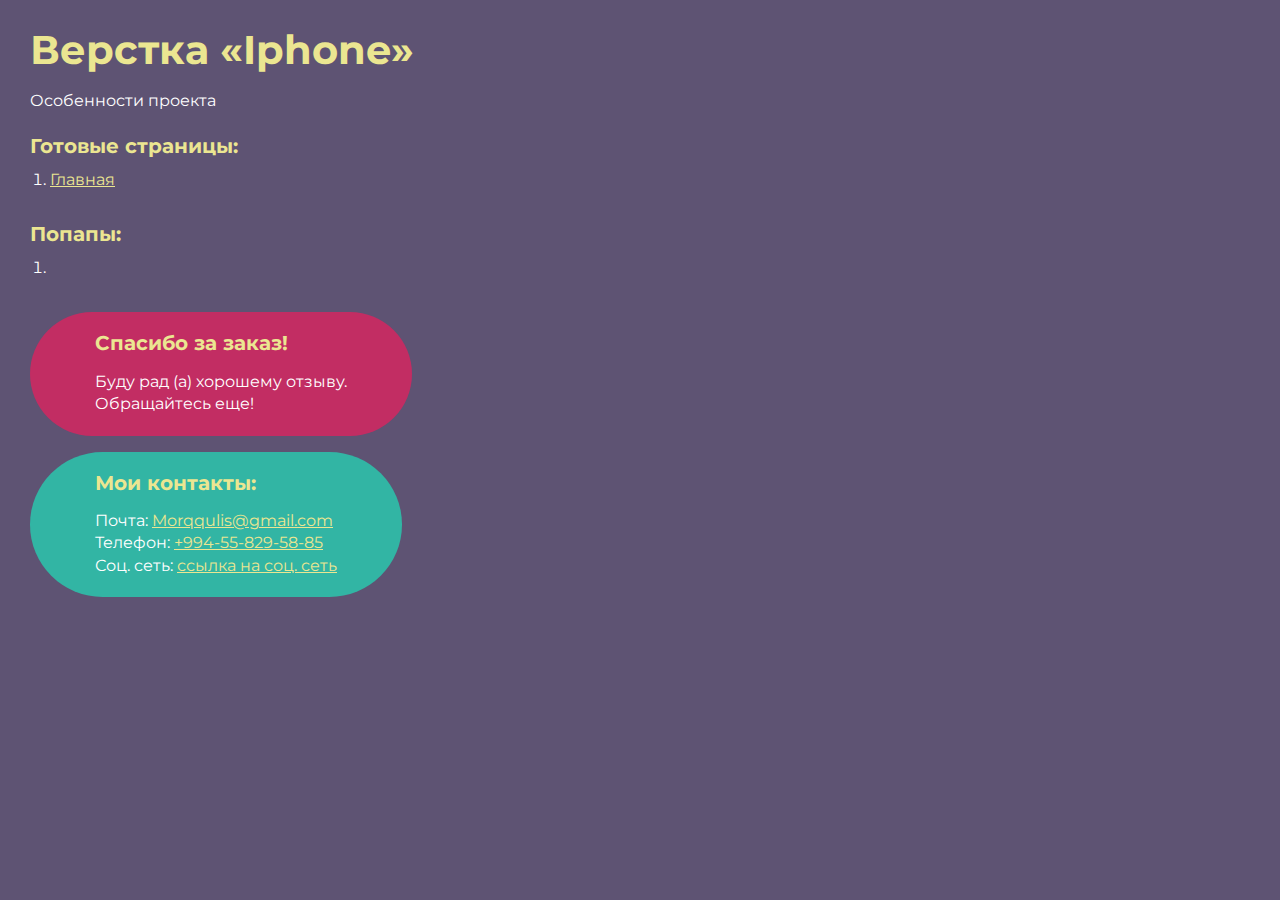
==== index.html @ 7f2e8683 "Add files via upload" ====
<!DOCTYPE html>
<html>

<head>
	<meta charset="UTF-8">
	<meta name="viewport" content="width=device-width, initial-scale=1.0">
	<title>Верстка «Iphone»</title>
</head>

<body>
	<div class="rootpage">
		<h1>Верстка «Iphone»</h1>
		<div class="rootpage__info">
			Особенности проекта
		</div>
		<h2>Готовые страницы:</h2>
		<ol class="rootpage__list">
			<li><a target="_blank" href="home.html">Главная</a></li>
		</ol>
		<h2>Попапы:</h2>
		<ol class="rootpage__list">
			<li><a target="_blank" href="home.html#"></a></li>
		</ol>
		<div class="rootpage__tnx">
			<h2>Спасибо за заказ!</h2>
			<p>Буду рад (а) хорошему отзыву.</p>
			<p>Обращайтесь еще!</p>
		</div>

		<div class="rootpage__contacts">
			<h2>Мои контакты:</h2>
			<p>Почта: <a href="mailto:morqqulis@gmail.com">Morqqulis@gmail.com</a></p>
			<p>Телефон: <a href="tel:+994558295885">+994-55-829-58-85</a></p>
			<p>Соц. сеть: <a href="">ссылка на соц. сеть</a></p>
		</div>
	</div>
</body>
<style>
	@charset "UTF-8";
	@import url("https://fonts.googleapis.com/css?family=Montserrat:regular,700&display=swap");

	*,
	*::before,
	*::after {
		padding: 0px;
		margin: 0px;
		border: 0px;
		box-sizing: border-box;
	}

	html,
	body {
		height: 100%;
		margin: 0;
		padding: 0;
		min-width: 320px;
		width: 100%;
		color: #fff;
		background-color: #5e5373;
	}

	body {
		font-family: Montserrat;
		font-size: 100%;
		line-height: 1;
		font-size: 1rem;
	}

	a {
		text-decoration: underline;
		color: #ebe691
	}

	a:visited {
		text-decoration: underline;
		color: #aaa768;
	}

	a:hover {
		text-decoration: none;
	}

	ul li {
		list-style: none;
	}

	img {
		vertical-align: top;
	}

	.wrapper {
		width: 100%;
		min-height: 100%;
		overflow: hidden;
	}

	.rootpage {
		padding: 30px;
		display: flex;
		flex-direction: column;
		align-items: flex-start;
	}

	@media (max-width: 767px) {
		.rootpage {
			padding: 30px 15px;
		}
	}

	h1 {
		color: #ebe691;
		font-size: 2.5rem;
		margin: 0px 0px 1.25rem 0px;
	}

	@media (max-width: 767px) {
		h1 {
			font-size: 1.85rem;
			margin: 0px 0px 1.25rem 0px;
		}
	}

	h2 {
		color: #ebe691;
		font-size: 1.25rem;
		margin: 0px 0px 1rem 0px;
	}

	@media (max-width: 767px) {
		h2 {
			font-size: 1.125rem;
			margin: 0px 0px 1rem 0px;
		}
	}

	.rootpage__info {
		line-height: 140%;
		margin: 0px 0px 1.5rem 0px;
	}

	.rootpage__list {
		margin: 0px 0px 2.25rem 1.25rem;
	}

	.rootpage__list li:not(:last-child) {
		margin: 0px 0px 15px 0px;
	}

	.rootpage__contacts,
	.rootpage__tnx {
		border-radius: 200px;
		padding: 20px 65px;
		line-height: 140%;
	}

	@media (max-width: 767px) {

		.rootpage__contacts,
		.rootpage__tnx {
			border-radius: 40px;
			padding: 20px;
		}
	}

	.rootpage__contacts {
		background: #32b5a4;

	}

	.rootpage__contacts a {
		color: #ebe691;
	}

	.rootpage__tnx {
		background: #c22d63;
		margin: 0px 0px 1rem 0px;
	}
</style>

</html>
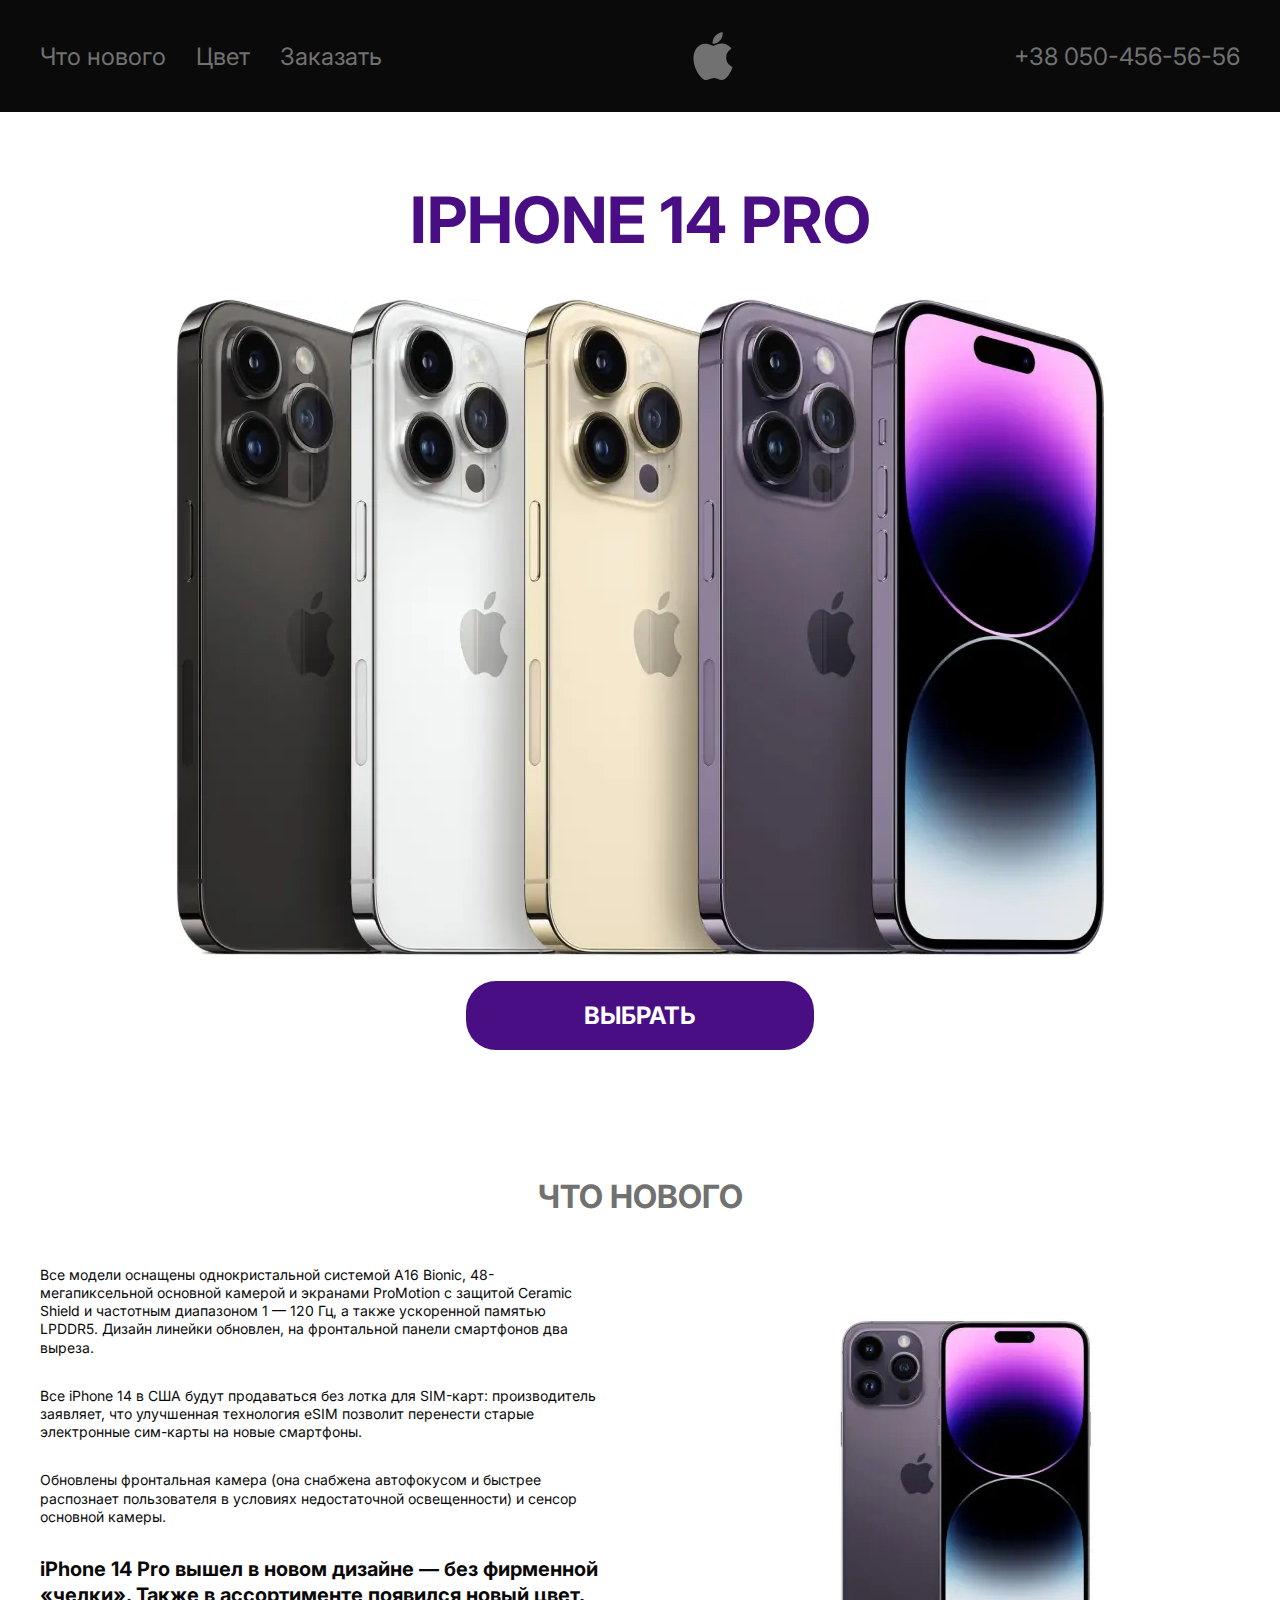
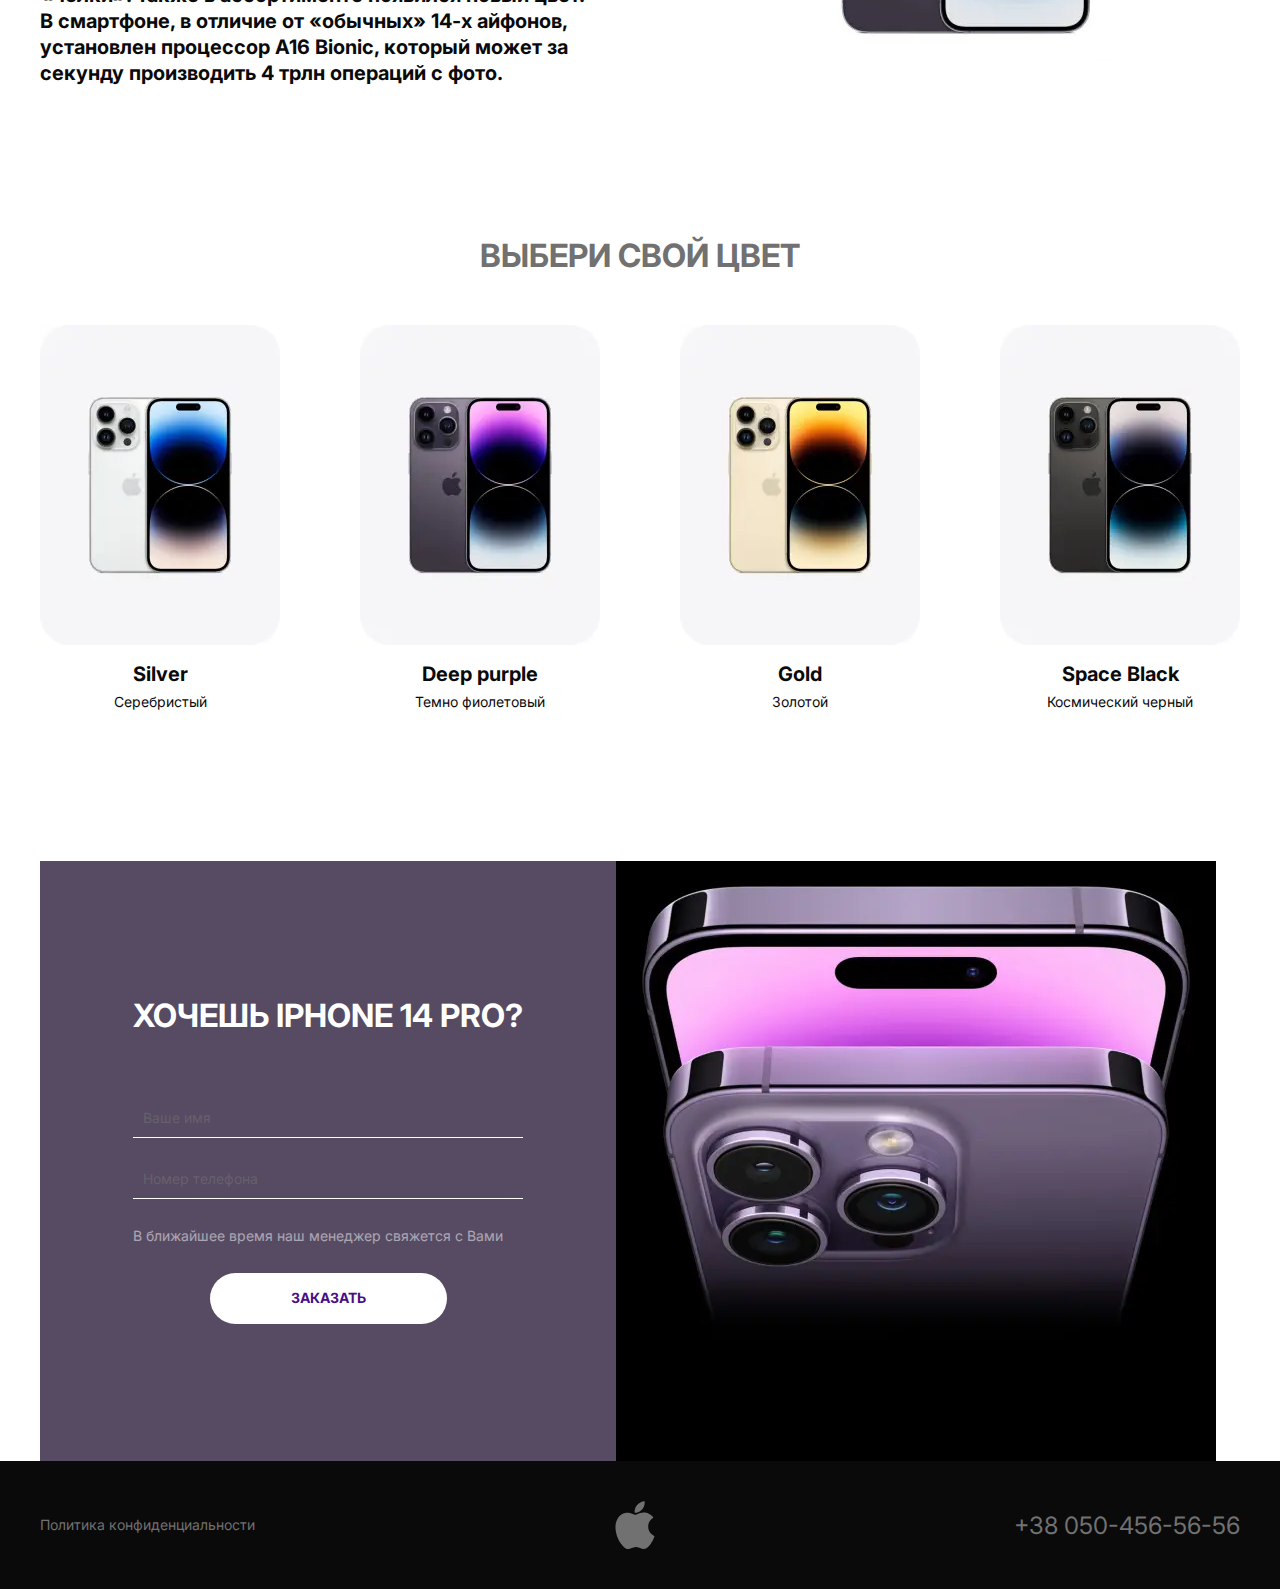
==== commit 6587a7ea: "Rename home.html to index.html" ====
--- a/index.html
+++ b/index.html
@@ -1,180 +1,157 @@
 <!DOCTYPE html>
-<html>
+<html lang="ru">
 
 <head>
+	<title>Главная</title>
 	<meta charset="UTF-8">
+	<meta name="format-detection" content="telephone=no">
+	<!-- <style>body{opacity: 0;}</style> -->
+	<link rel="stylesheet" href="css/style.min.css?_v=20220913060154">
+	<link rel="shortcut icon" href="favicon.ico">
+	<!-- <meta name="robots" content="noindex, nofollow"> -->
 	<meta name="viewport" content="width=device-width, initial-scale=1.0">
-	<title>Верстка «Iphone»</title>
 </head>
 
 <body>
-	<div class="rootpage">
-		<h1>Верстка «Iphone»</h1>
-		<div class="rootpage__info">
-			Особенности проекта
-		</div>
-		<h2>Готовые страницы:</h2>
-		<ol class="rootpage__list">
-			<li><a target="_blank" href="home.html">Главная</a></li>
-		</ol>
-		<h2>Попапы:</h2>
-		<ol class="rootpage__list">
-			<li><a target="_blank" href="home.html#"></a></li>
-		</ol>
-		<div class="rootpage__tnx">
-			<h2>Спасибо за заказ!</h2>
-			<p>Буду рад (а) хорошему отзыву.</p>
-			<p>Обращайтесь еще!</p>
-		</div>
+	<div class="wrapper">
+		<header class="header">
+			<div class="header__container">
+				<nav class="header__nav">
+					<button class="header__burger burger" type="button">
+						<span></span>
+					</button>
+					<ul class="header__menu menu">
+						<li class="menu__item">
+							<a class="menu__link link" href="#">Что нового</a>
+						</li>
+						<li class="menu__item">
+							<a class="menu__link link" href="#">Цвет</a>
+						</li>
+						<li class="menu__item">
+							<a class="menu__link link" href="#">Заказать</a>
+						</li>
+						<li class="menu__item menu__item_forphone">
+						</li>
+					</ul>
+					<a class="header__logo logo" href="#">
+						<img class="logo__img" src="img/header/logo.svg" alt="Logotype">
+					</a>
+					<a class="header__tel tel link" href="tel:+380504565656" data-da=".menu__item_forphone, 479">+38
+						050-456-56-56</a>
+				</nav>
+			</div>
+		</header>
 
-		<div class="rootpage__contacts">
-			<h2>Мои контакты:</h2>
-			<p>Почта: <a href="mailto:morqqulis@gmail.com">Morqqulis@gmail.com</a></p>
-			<p>Телефон: <a href="tel:+994558295885">+994-55-829-58-85</a></p>
-			<p>Соц. сеть: <a href="">ссылка на соц. сеть</a></p>
-		</div>
+		<main class="page">
+			<section class="hero">
+				<div class="hero__container">
+					<h1 class="hero__title">IPHONE 14 PRO</h1>
+					<picture><source srcset="img/hero/phones.webp" type="image/webp"><img class="hero__img" src="img/hero/phones.jpg" alt="Iphones"></picture>
+					<a class="hero__link link" href="#">ВЫБРАТЬ</a>
+				</div>
+			</section>
+			<section class="news">
+				<div class="news__container">
+					<h2 class="news__title title">ЧТО НОВОГО</h2>
+					<div class="news__content">
+						<div class="news__column">
+							<p class="news__text">
+								Все модели оснащены однокристальной системой A16 Bionic, 48-мегапиксельной основной камерой и
+								экранами ProMotion с защитой Ceramic Shield и частотным диапазоном 1 — 120 Гц, а также
+								ускоренной памятью LPDDR5. Дизайн линейки обновлен, на фронтальной панели смартфонов два выреза.
+							</p>
+							<p class="news__text">
+								Все iPhone 14 в США будут продаваться без лотка для SIM-карт: производитель заявляет, что
+								улучшенная технология eSIM позволит перенести старые электронные сим-карты на новые смартфоны.
+							</p>
+							<p class="news__text">
+								Обновлены фронтальная камера (она снабжена автофокусом и быстрее распознает пользователя в
+								условиях недостаточной освещенности) и сенсор основной камеры.
+							</p>
+							<p class="news__text news__text_bold">
+								iPhone 14 Pro вышел в новом дизайне — без фирменной «челки». Также в ассортименте появился новый
+								цвет. В смартфоне, в отличие от «обычных» 14-х айфонов, установлен процессор A16 Bionic, который
+								может за секунду производить 4 трлн операций с фото.
+							</p>
+						</div>
+						<div class="news__column">
+							<picture><source srcset="img/news/1.webp" type="image/webp"><img class="news__img" src="img/news/1.jpg" alt=""></picture>
+						</div>
+					</div>
+				</div>
+			</section>
+			<section class="colors">
+				<div class="colors__container">
+					<h3 class="colors__title title">ВЫБЕРИ СВОЙ ЦВЕТ</h3>
+					<ul class="colors__items">
+						<li class="colors__item">
+							<a class="colors__link" href="#">
+								<picture><source srcset="img/colors/1.webp" type="image/webp"><img class="colors__img" src="img/colors/1.jpg" alt="#"></picture>
+								<span class="colors__name">Silver</span>
+								<span class="colors__name-ru">Серебристый</span>
+							</a>
+						</li>
+						<li class="colors__item">
+							<a class="colors__link" href="#">
+								<picture><source srcset="img/colors/2.webp" type="image/webp"><img class="colors__img" src="img/colors/2.jpg" alt="#"></picture>
+								<span class="colors__name">Deep purple</span>
+								<span class="colors__name-ru">Темно фиолетовый</span>
+							</a>
+						</li>
+						<li class="colors__item">
+							<a class="colors__link" href="#">
+								<picture><source srcset="img/colors/3.webp" type="image/webp"><img class="colors__img" src="img/colors/3.jpg" alt="#"></picture>
+								<span class="colors__name">Gold</span>
+								<span class="colors__name-ru">Золотой</span>
+							</a>
+						</li>
+						<li class="colors__item">
+							<a class="colors__link" href="#">
+								<picture><source srcset="img/colors/4.webp" type="image/webp"><img class="colors__img" src="img/colors/4.jpg" alt="#"></picture>
+								<span class="colors__name">Space Black</span>
+								<span class="colors__name-ru">Космический черный</span>
+							</a>
+						</li>
+					</ul>
+				</div>
+			</section>
+			<section class="contacts">
+				<div class="contacts__container">
+					<div class="contacts__content">
+						<div class="contacts__column">
+							<h3 class="contacts__title title title_wh">ХОЧЕШЬ IPHONE 14 PRO?</h3>
+							<form class="contacts__form form" action="#">
+								<label class="form__label">
+									<input class="form__input" type="text" placeholder="Ваше имя">
+								</label>
+								<label class="form__label">
+									<input class="form__input" type="tel" placeholder="Номер телефона">
+								</label>
+								<span class="form__text">В ближайшее время наш менеджер свяжется с Вами</span>
+								<button class="form__btn" type="submit">ЗАКАЗАТЬ</button>
+							</form>
+						</div>
+						<div class="contacts__column">
+							<picture><source srcset="img/contacts/1.webp" type="image/webp"><img class="contacts__img" src="img/contacts/1.jpg" alt=""></picture>
+						</div>
+					</div>
+				</div>
+			</section>
+		</main>
+		<footer class="footer">
+			<div class="footer__container">
+				<p class="footer__text">Политика конфиденциальности</p>
+				<a class="footer__logo logo" href="#">
+					<img class="logo__img" src="img/header/logo.svg" alt="">
+				</a>
+				<a class="footer__tel tel link" href="tel:+380504565656">+38 050-456-56-56</a>
+			</div>
+		</footer>
+
 	</div>
+
+	<script src="js/app.min.js?_v=20220913060154"></script>
+
 </body>
-<style>
-	@charset "UTF-8";
-	@import url("https://fonts.googleapis.com/css?family=Montserrat:regular,700&display=swap");
 
-	*,
-	*::before,
-	*::after {
-		padding: 0px;
-		margin: 0px;
-		border: 0px;
-		box-sizing: border-box;
-	}
-
-	html,
-	body {
-		height: 100%;
-		margin: 0;
-		padding: 0;
-		min-width: 320px;
-		width: 100%;
-		color: #fff;
-		background-color: #5e5373;
-	}
-
-	body {
-		font-family: Montserrat;
-		font-size: 100%;
-		line-height: 1;
-		font-size: 1rem;
-	}
-
-	a {
-		text-decoration: underline;
-		color: #ebe691
-	}
-
-	a:visited {
-		text-decoration: underline;
-		color: #aaa768;
-	}
-
-	a:hover {
-		text-decoration: none;
-	}
-
-	ul li {
-		list-style: none;
-	}
-
-	img {
-		vertical-align: top;
-	}
-
-	.wrapper {
-		width: 100%;
-		min-height: 100%;
-		overflow: hidden;
-	}
-
-	.rootpage {
-		padding: 30px;
-		display: flex;
-		flex-direction: column;
-		align-items: flex-start;
-	}
-
-	@media (max-width: 767px) {
-		.rootpage {
-			padding: 30px 15px;
-		}
-	}
-
-	h1 {
-		color: #ebe691;
-		font-size: 2.5rem;
-		margin: 0px 0px 1.25rem 0px;
-	}
-
-	@media (max-width: 767px) {
-		h1 {
-			font-size: 1.85rem;
-			margin: 0px 0px 1.25rem 0px;
-		}
-	}
-
-	h2 {
-		color: #ebe691;
-		font-size: 1.25rem;
-		margin: 0px 0px 1rem 0px;
-	}
-
-	@media (max-width: 767px) {
-		h2 {
-			font-size: 1.125rem;
-			margin: 0px 0px 1rem 0px;
-		}
-	}
-
-	.rootpage__info {
-		line-height: 140%;
-		margin: 0px 0px 1.5rem 0px;
-	}
-
-	.rootpage__list {
-		margin: 0px 0px 2.25rem 1.25rem;
-	}
-
-	.rootpage__list li:not(:last-child) {
-		margin: 0px 0px 15px 0px;
-	}
-
-	.rootpage__contacts,
-	.rootpage__tnx {
-		border-radius: 200px;
-		padding: 20px 65px;
-		line-height: 140%;
-	}
-
-	@media (max-width: 767px) {
-
-		.rootpage__contacts,
-		.rootpage__tnx {
-			border-radius: 40px;
-			padding: 20px;
-		}
-	}
-
-	.rootpage__contacts {
-		background: #32b5a4;
-
-	}
-
-	.rootpage__contacts a {
-		color: #ebe691;
-	}
-
-	.rootpage__tnx {
-		background: #c22d63;
-		margin: 0px 0px 1rem 0px;
-	}
-</style>
-
-</html>+</html>
--- a/css/style.min.css
+++ b/css/style.min.css
@@ -0,0 +1 @@
+@charset "UTF-8";@import url(https://fonts.googleapis.com/css?family=Inter:100,200,300,regular,500,600,700,800,900);*{padding:0;margin:0;border:0}*,:after,:before{-webkit-box-sizing:border-box;box-sizing:border-box}body,html{height:100%;min-width:320px}body{background-color:#fff;color:#0a0a0a;line-height:1;font-family:Inter;font-size:.875rem;-webkit-transition:all .3s ease 0s;-o-transition:all .3s ease 0s;transition:all .3s ease 0s;-ms-text-size-adjust:100%;-moz-text-size-adjust:100%;-webkit-text-size-adjust:100%;-webkit-font-smoothing:antialiased;-moz-osx-font-smoothing:grayscale}button,input,textarea{font-family:Inter;font-size:inherit}button{cursor:pointer;color:inherit;background-color:inherit}a{color:inherit}a:link,a:visited{text-decoration:none}a:hover{text-decoration:none}ul li{list-style:none}img{vertical-align:top}h1,h2,h3,h4,h5,h6{font-weight:inherit;font-size:inherit}.lock body{overflow:hidden;-ms-touch-action:none;touch-action:none;-ms-scroll-chaining:none;overscroll-behavior:none}.wrapper{min-height:100%;display:-webkit-box;display:-ms-flexbox;display:flex;-webkit-box-orient:vertical;-webkit-box-direction:normal;-ms-flex-direction:column;flex-direction:column;overflow:hidden}.wrapper>main{-webkit-box-flex:1;-ms-flex:1 1 auto;flex:1 1 auto}.wrapper>*{min-width:0}[class*=__container]{max-width:75rem;-webkit-box-sizing:content-box;box-sizing:content-box;margin:0 auto;padding:0 .9375rem}[class*=-ibg]{position:relative;height:100%}[class*=-ibg] img{position:absolute;width:100%;height:100%;top:0;left:0;-o-object-fit:cover;object-fit:cover}[class*=-ibg_contain] img{-o-object-fit:contain;object-fit:contain}.logo{-webkit-transition:all .3s ease 0s;-o-transition:all .3s ease 0s;transition:all .3s ease 0s;z-index:500}.logo:hover{-webkit-transform:scale(1.1);-ms-transform:scale(1.1);transform:scale(1.1)}.tel{color:#717171;z-index:500}@supports (font-size:clamp(1.125rem ,0.9931318681rem + 0.6593406593vw ,1.5rem)){.tel{font-size:clamp(1.125rem ,.9931318681rem + .6593406593vw ,1.5rem)}}@supports not (font-size:clamp(1.125rem ,0.9931318681rem + 0.6593406593vw ,1.5rem)){.tel{font-size:calc(1.125rem + .375 * (100vw - 20rem)/ 56.875)}}@supports (line-height:clamp(1.375rem ,1.2211538462rem + 0.7692307692vw ,1.8125rem)){.tel{line-height:clamp(1.375rem ,1.2211538462rem + .7692307692vw ,1.8125rem)}}@supports not (line-height:clamp(1.375rem ,1.2211538462rem + 0.7692307692vw ,1.8125rem)){.tel{line-height:calc(1.375rem + .4375 * (100vw - 20rem)/ 56.875)}}.form{color:#fff}.form__input{padding:0 0 .625rem .625rem;border-bottom:1px solid #fff;background-color:transparent;outline:0;-webkit-transition:all .3s ease 0s;-o-transition:all .3s ease 0s;transition:all .3s ease 0s;color:#fff;width:100%;font-size:1rem}.form__input:focus{border-bottom:3px solid gold}.form__input::-webkit-input-placeholder{opacity:.5;font-size:.875rem}.form__input::-moz-placeholder{opacity:.5;font-size:.875rem}.form__input:-ms-input-placeholder{opacity:.5;font-size:.875rem}.form__input::-ms-input-placeholder{opacity:.5;font-size:.875rem}.form__input::placeholder{opacity:.5;font-size:.875rem}.form__text{opacity:.5}.form__btn{background-color:#fff;border-radius:30px;color:#490e84;line-height:130%;padding:1rem 0;width:-webkit-fit-content;width:-moz-fit-content;width:fit-content;-ms-grid-column-align:center;justify-self:center;-webkit-transition:all .3s ease 0s;-o-transition:all .3s ease 0s;transition:all .3s ease 0s;font-weight:700}@supports (padding-left:clamp(2.5rem ,1.5989010989rem + 4.5054945055vw ,5.0625rem)){.form__btn{padding-left:clamp(2.5rem ,1.5989010989rem + 4.5054945055vw ,5.0625rem)}}@supports not (padding-left:clamp(2.5rem ,1.5989010989rem + 4.5054945055vw ,5.0625rem)){.form__btn{padding-left:calc(2.5rem + 2.5625 * (100vw - 20rem)/ 56.875)}}@supports (padding-right:clamp(2.5rem ,1.5989010989rem + 4.5054945055vw ,5.0625rem)){.form__btn{padding-right:clamp(2.5rem ,1.5989010989rem + 4.5054945055vw ,5.0625rem)}}@supports not (padding-right:clamp(2.5rem ,1.5989010989rem + 4.5054945055vw ,5.0625rem)){.form__btn{padding-right:calc(2.5rem + 2.5625 * (100vw - 20rem)/ 56.875)}}.form__btn:hover{-webkit-transform:scale(1.1);-ms-transform:scale(1.1);transform:scale(1.1)}.title{color:#717171;font-weight:700;text-transform:uppercase;text-align:center}@supports (font-size:clamp(1.375rem ,1.1552197802rem + 1.0989010989vw ,2rem)){.title{font-size:clamp(1.375rem ,1.1552197802rem + 1.0989010989vw ,2rem)}}@supports not (font-size:clamp(1.375rem ,1.1552197802rem + 1.0989010989vw ,2rem)){.title{font-size:calc(1.375rem + .625 * (100vw - 20rem)/ 56.875)}}@supports (line-height:clamp(1.8125rem ,1.5927197802rem + 1.0989010989vw ,2.4375rem)){.title{line-height:clamp(1.8125rem ,1.5927197802rem + 1.0989010989vw ,2.4375rem)}}@supports not (line-height:clamp(1.8125rem ,1.5927197802rem + 1.0989010989vw ,2.4375rem)){.title{line-height:calc(1.8125rem + .625 * (100vw - 20rem)/ 56.875)}}.title_wh{color:#fff}.link{-webkit-transition:all .3s ease 0s;-o-transition:all .3s ease 0s;transition:all .3s ease 0s;white-space:nowrap}@supports (font-size:clamp(1.125rem ,0.9931318681rem + 0.6593406593vw ,1.5rem)){.link{font-size:clamp(1.125rem ,.9931318681rem + .6593406593vw ,1.5rem)}}@supports not (font-size:clamp(1.125rem ,0.9931318681rem + 0.6593406593vw ,1.5rem)){.link{font-size:calc(1.125rem + .375 * (100vw - 20rem)/ 56.875)}}@supports (line-height:clamp(1.375rem ,1.2211538462rem + 0.7692307692vw ,1.8125rem)){.link{line-height:clamp(1.375rem ,1.2211538462rem + .7692307692vw ,1.8125rem)}}@supports not (line-height:clamp(1.375rem ,1.2211538462rem + 0.7692307692vw ,1.8125rem)){.link{line-height:calc(1.375rem + .4375 * (100vw - 20rem)/ 56.875)}}.link:hover{color:#490e84;display:block;-webkit-transform:scale(1.1);-ms-transform:scale(1.1);transform:scale(1.1)}.menu{display:-webkit-box;display:-ms-flexbox;display:flex}.menu__link{display:block}.menu-open .menu__link{font-size:2.8125rem}.header{background-color:#0a0a0a;color:#717171;font-size:1.5rem;line-height:1.2083333333;font-weight:400;position:relative}@supports (padding-top:clamp(1rem ,0.6483516484rem + 1.7582417582vw ,2rem)){.header{padding-top:clamp(1rem ,.6483516484rem + 1.7582417582vw ,2rem)}}@supports not (padding-top:clamp(1rem ,0.6483516484rem + 1.7582417582vw ,2rem)){.header{padding-top:calc(1rem + 1 * (100vw - 20rem)/ 56.875)}}@supports (padding-bottom:clamp(1rem ,0.6483516484rem + 1.7582417582vw ,2rem)){.header{padding-bottom:clamp(1rem ,.6483516484rem + 1.7582417582vw ,2rem)}}@supports not (padding-bottom:clamp(1rem ,0.6483516484rem + 1.7582417582vw ,2rem)){.header{padding-bottom:calc(1rem + 1 * (100vw - 20rem)/ 56.875)}}.header__nav{display:-webkit-box;display:-ms-flexbox;display:flex;-webkit-box-align:center;-ms-flex-align:center;align-items:center;-webkit-box-pack:justify;-ms-flex-pack:justify;justify-content:space-between}.header__menu{display:-webkit-box;display:-ms-flexbox;display:flex;-webkit-box-align:center;-ms-flex-align:center;align-items:center}@supports (gap:clamp(0.9375rem ,-0.7291666667rem + 3.4722222222vw ,1.875rem)){.header__menu{gap:clamp(.9375rem ,-.7291666667rem + 3.4722222222vw ,1.875rem)}}@supports not (gap:clamp(0.9375rem ,-0.7291666667rem + 3.4722222222vw ,1.875rem)){.header__menu{gap:calc(.9375rem + .9375 * (100vw - 48rem)/ 27)}}.menu-open .header__menu{-webkit-transform:translate(0,0);-ms-transform:translate(0,0);transform:translate(0,0)}.header__burger{-webkit-box-ordinal-group:2;-ms-flex-order:1;order:1}.burger{display:none}.footer{background-color:#0a0a0a;color:#717171}@supports (padding-top:clamp(0.9375rem ,0.3880494505rem + 2.7472527473vw ,2.5rem)){.footer{padding-top:clamp(.9375rem ,.3880494505rem + 2.7472527473vw ,2.5rem)}}@supports not (padding-top:clamp(0.9375rem ,0.3880494505rem + 2.7472527473vw ,2.5rem)){.footer{padding-top:calc(.9375rem + 1.5625 * (100vw - 20rem)/ 56.875)}}@supports (padding-bottom:clamp(0.9375rem ,0.3880494505rem + 2.7472527473vw ,2.5rem)){.footer{padding-bottom:clamp(.9375rem ,.3880494505rem + 2.7472527473vw ,2.5rem)}}@supports not (padding-bottom:clamp(0.9375rem ,0.3880494505rem + 2.7472527473vw ,2.5rem)){.footer{padding-bottom:calc(.9375rem + 1.5625 * (100vw - 20rem)/ 56.875)}}.footer__container{display:-webkit-box;display:-ms-flexbox;display:flex;-webkit-box-pack:justify;-ms-flex-pack:justify;justify-content:space-between;-webkit-box-align:center;-ms-flex-align:center;align-items:center}.footer__text{line-height:130%}@supports (padding-top:clamp(1.875rem ,0.9958791209rem + 4.3956043956vw ,4.375rem)){.hero{padding-top:clamp(1.875rem ,.9958791209rem + 4.3956043956vw ,4.375rem)}}@supports not (padding-top:clamp(1.875rem ,0.9958791209rem + 4.3956043956vw ,4.375rem)){.hero{padding-top:calc(1.875rem + 2.5 * (100vw - 20rem)/ 56.875)}}@supports (padding-bottom:clamp(1.875rem ,1.6552197802rem + 1.0989010989vw ,2.5rem)){.hero{padding-bottom:clamp(1.875rem ,1.6552197802rem + 1.0989010989vw ,2.5rem)}}@supports not (padding-bottom:clamp(1.875rem ,1.6552197802rem + 1.0989010989vw ,2.5rem)){.hero{padding-bottom:calc(1.875rem + .625 * (100vw - 20rem)/ 56.875)}}.hero__container{display:-ms-grid;display:grid;-webkit-box-pack:center;-ms-flex-pack:center;justify-content:center}.hero__title{color:#490e84;font-weight:700;line-height:1.2;text-align:center}@supports (font-size:clamp(2.1875rem ,1.5501373626rem + 3.1868131868vw ,4rem)){.hero__title{font-size:clamp(2.1875rem ,1.5501373626rem + 3.1868131868vw ,4rem)}}@supports not (font-size:clamp(2.1875rem ,1.5501373626rem + 3.1868131868vw ,4rem)){.hero__title{font-size:calc(2.1875rem + 1.8125 * (100vw - 20rem)/ 56.875)}}@supports (margin-bottom:clamp(1.875rem ,1.6552197802rem + 1.0989010989vw ,2.5rem)){.hero__title{margin-bottom:clamp(1.875rem ,1.6552197802rem + 1.0989010989vw ,2.5rem)}}@supports not (margin-bottom:clamp(1.875rem ,1.6552197802rem + 1.0989010989vw ,2.5rem)){.hero__title{margin-bottom:calc(1.875rem + .625 * (100vw - 20rem)/ 56.875)}}.hero__img{margin-bottom:25px}.hero__link{text-transform:uppercase;color:#fff;background-color:#490e84;font-weight:700;line-height:1.2083333333;text-align:center;width:-webkit-fit-content;width:-moz-fit-content;width:fit-content;-ms-grid-column-align:center;justify-self:center;padding:20px 0;border-radius:30px}@supports (font-size:clamp(1.125rem ,0.9931318681rem + 0.6593406593vw ,1.5rem)){.hero__link{font-size:clamp(1.125rem ,.9931318681rem + .6593406593vw ,1.5rem)}}@supports not (font-size:clamp(1.125rem ,0.9931318681rem + 0.6593406593vw ,1.5rem)){.hero__link{font-size:calc(1.125rem + .375 * (100vw - 20rem)/ 56.875)}}@supports (padding-left:clamp(3.75rem ,2.4752747253rem + 6.3736263736vw ,7.375rem)){.hero__link{padding-left:clamp(3.75rem ,2.4752747253rem + 6.3736263736vw ,7.375rem)}}@supports not (padding-left:clamp(3.75rem ,2.4752747253rem + 6.3736263736vw ,7.375rem)){.hero__link{padding-left:calc(3.75rem + 3.625 * (100vw - 20rem)/ 56.875)}}@supports (padding-right:clamp(3.75rem ,2.4752747253rem + 6.3736263736vw ,7.375rem)){.hero__link{padding-right:clamp(3.75rem ,2.4752747253rem + 6.3736263736vw ,7.375rem)}}@supports not (padding-right:clamp(3.75rem ,2.4752747253rem + 6.3736263736vw ,7.375rem)){.hero__link{padding-right:calc(3.75rem + 3.625 * (100vw - 20rem)/ 56.875)}}.hero__link:hover{color:#fff}@supports (padding-top:clamp(1.875rem ,0.6222527473rem + 6.2637362637vw ,5.4375rem)){.news{padding-top:clamp(1.875rem ,.6222527473rem + 6.2637362637vw ,5.4375rem)}}@supports not (padding-top:clamp(1.875rem ,0.6222527473rem + 6.2637362637vw ,5.4375rem)){.news{padding-top:calc(1.875rem + 3.5625 * (100vw - 20rem)/ 56.875)}}@supports (margin-bottom:clamp(1.875rem ,-0.7623626374rem + 13.1868131868vw ,9.375rem)){.news{margin-bottom:clamp(1.875rem ,-.7623626374rem + 13.1868131868vw ,9.375rem)}}@supports not (margin-bottom:clamp(1.875rem ,-0.7623626374rem + 13.1868131868vw ,9.375rem)){.news{margin-bottom:calc(1.875rem + 7.5 * (100vw - 20rem)/ 56.875)}}@supports (margin-bottom:clamp(1.5625rem ,1.0130494505rem + 2.7472527473vw ,3.125rem)){.news__title{margin-bottom:clamp(1.5625rem ,1.0130494505rem + 2.7472527473vw ,3.125rem)}}@supports not (margin-bottom:clamp(1.5625rem ,1.0130494505rem + 2.7472527473vw ,3.125rem)){.news__title{margin-bottom:calc(1.5625rem + 1.5625 * (100vw - 20rem)/ 56.875)}}.news__content{display:-webkit-box;display:-ms-flexbox;display:flex;-webkit-box-align:center;-ms-flex-align:center;align-items:center;-webkit-box-pack:justify;-ms-flex-pack:justify;justify-content:space-between}.news__column:first-child{display:-ms-grid;display:grid;gap:1.875rem;max-width:35rem}@supports (padding-right:clamp(1.875rem ,0.3365384615rem + 7.6923076923vw ,6.25rem)){.news__column:last-child{padding-right:clamp(1.875rem ,.3365384615rem + 7.6923076923vw ,6.25rem)}}@supports not (padding-right:clamp(1.875rem ,0.3365384615rem + 7.6923076923vw ,6.25rem)){.news__column:last-child{padding-right:calc(1.875rem + 4.375 * (100vw - 20rem)/ 56.875)}}.news__text{line-height:130%}.news__text_bold{font-weight:700;line-height:130%}@supports (font-size:clamp(1rem ,0.9120879121rem + 0.4395604396vw ,1.25rem)){.news__text_bold{font-size:clamp(1rem ,.9120879121rem + .4395604396vw ,1.25rem)}}@supports not (font-size:clamp(1rem ,0.9120879121rem + 0.4395604396vw ,1.25rem)){.news__text_bold{font-size:calc(1rem + .25 * (100vw - 20rem)/ 56.875)}}@supports (margin-bottom:clamp(1.875rem ,-0.7623626374rem + 13.1868131868vw ,9.375rem)){.colors{margin-bottom:clamp(1.875rem ,-.7623626374rem + 13.1868131868vw ,9.375rem)}}@supports not (margin-bottom:clamp(1.875rem ,-0.7623626374rem + 13.1868131868vw ,9.375rem)){.colors{margin-bottom:calc(1.875rem + 7.5 * (100vw - 20rem)/ 56.875)}}@supports (margin-bottom:clamp(1.5625rem ,1.0130494505rem + 2.7472527473vw ,3.125rem)){.colors__title{margin-bottom:clamp(1.5625rem ,1.0130494505rem + 2.7472527473vw ,3.125rem)}}@supports not (margin-bottom:clamp(1.5625rem ,1.0130494505rem + 2.7472527473vw ,3.125rem)){.colors__title{margin-bottom:calc(1.5625rem + 1.5625 * (100vw - 20rem)/ 56.875)}}.colors__items{display:-ms-grid;display:grid;grid-template-columns:repeat(auto-fill,15rem);-webkit-box-pack:justify;-ms-flex-pack:justify;justify-content:space-between;grid-gap:10px}.colors__link{display:-ms-grid;display:grid;justify-items:center;text-align:center;line-height:130%}.colors__link:hover span{color:gold}.colors__img{margin-bottom:1.25rem}.colors span{-webkit-transition:all .3s ease 0s;-o-transition:all .3s ease 0s;transition:all .3s ease 0s}.colors__name{margin-bottom:.625rem;font-weight:700;font-size:1.25rem}.contacts__content{display:-webkit-box;display:-ms-flexbox;display:flex}@supports (margin-bottom:clamp(1.875rem ,-2.7916666667rem + 9.7222222222vw ,4.5rem)){.contacts__title{margin-bottom:clamp(1.875rem ,-2.7916666667rem + 9.7222222222vw ,4.5rem)}}@supports not (margin-bottom:clamp(1.875rem ,-2.7916666667rem + 9.7222222222vw ,4.5rem)){.contacts__title{margin-bottom:calc(1.875rem + 2.625 * (100vw - 48rem)/ 27)}}.contacts__column:first-child{background-color:#574b63}@supports (padding-left:clamp(0.3125rem ,-1.6215659341rem + 9.6703296703vw ,5.8125rem)){.contacts__column:first-child{padding-left:clamp(.3125rem ,-1.6215659341rem + 9.6703296703vw ,5.8125rem)}}@supports not (padding-left:clamp(0.3125rem ,-1.6215659341rem + 9.6703296703vw ,5.8125rem)){.contacts__column:first-child{padding-left:calc(.3125rem + 5.5 * (100vw - 20rem)/ 56.875)}}@supports (padding-right:clamp(0.3125rem ,-1.6215659341rem + 9.6703296703vw ,5.8125rem)){.contacts__column:first-child{padding-right:clamp(.3125rem ,-1.6215659341rem + 9.6703296703vw ,5.8125rem)}}@supports not (padding-right:clamp(0.3125rem ,-1.6215659341rem + 9.6703296703vw ,5.8125rem)){.contacts__column:first-child{padding-right:calc(.3125rem + 5.5 * (100vw - 20rem)/ 56.875)}}@supports (padding-top:clamp(2.1875rem ,-0.0103021978rem + 10.989010989vw ,8.4375rem)){.contacts__column:first-child{padding-top:clamp(2.1875rem ,-.0103021978rem + 10.989010989vw ,8.4375rem)}}@supports not (padding-top:clamp(2.1875rem ,-0.0103021978rem + 10.989010989vw ,8.4375rem)){.contacts__column:first-child{padding-top:calc(2.1875rem + 6.25 * (100vw - 20rem)/ 56.875)}}@supports (padding-bottom:clamp(2.1875rem ,-0.0103021978rem + 10.989010989vw ,8.4375rem)){.contacts__column:first-child{padding-bottom:clamp(2.1875rem ,-.0103021978rem + 10.989010989vw ,8.4375rem)}}@supports not (padding-bottom:clamp(2.1875rem ,-0.0103021978rem + 10.989010989vw ,8.4375rem)){.contacts__column:first-child{padding-bottom:calc(2.1875rem + 6.25 * (100vw - 20rem)/ 56.875)}}.contacts__form{display:-ms-grid;display:grid;gap:1.875rem}@media (max-width:76.875em){.hero__img{max-width:100%}.contacts__content{display:-ms-grid;display:grid}.contacts__img{width:100%}}@media (max-width:61.99875em){.news__column:first-child{max-width:100%}.news__column:last-child{display:none}.colors__items{-webkit-box-pack:center;-ms-flex-pack:center;justify-content:center}}@media (max-width:47.99875em){.menu-open .menu__item{width:100%}.header__menu{padding:150px 0;-webkit-box-orient:vertical;-webkit-box-direction:normal;-ms-flex-direction:column;flex-direction:column;gap:3.125rem;text-align:center;-webkit-box-flex:1;-ms-flex-positive:1;flex-grow:1;min-height:100vh;-ms-flex-preferred-size:0;flex-basis:0;position:absolute;left:0;right:0;top:0;bottom:0;background-color:#0a0a0a;-webkit-transition:all .3s ease 0s;-o-transition:all .3s ease 0s;transition:all .3s ease 0s;-webkit-transform:translate(0,-100%);-ms-transform:translate(0,-100%);transform:translate(0,-100%)}.burger{display:block;position:relative;width:2.5rem;height:1.75rem;cursor:pointer;z-index:5}.burger span,.burger::after,.burger::before{content:"";-webkit-transition:all .3s ease 0s;-o-transition:all .3s ease 0s;transition:all .3s ease 0s;right:0;position:absolute;width:100%;height:.125rem;background-color:#fff}.burger::before{top:0}.burger::after{bottom:0}.burger span{top:calc(50% - .0625rem)}.menu-open .burger span{width:0}.menu-open .burger::before{top:calc(50% - .0625rem);-webkit-transform:rotate(-45deg);-ms-transform:rotate(-45deg);transform:rotate(-45deg)}.menu-open .burger::after{bottom:calc(50% - .0625rem);-webkit-transform:rotate(45deg);-ms-transform:rotate(45deg);transform:rotate(45deg)}.colors__title{margin:0}}@media (max-width:35.4375em){.footer__container{-webkit-box-orient:vertical;-webkit-box-direction:reverse;-ms-flex-direction:column-reverse;flex-direction:column-reverse;gap:.9375rem}.footer__tel{font-size:1.5625rem}}@media (max-width:32.5625em){.colors__items{-ms-grid-columns:1fr;grid-template-columns:1fr}.colors__img{width:100%}}@media (max-width:29.99875em){@supports (font-size:clamp(1.5625rem ,0.3860294118rem + 5.8823529412vw ,2.1875rem)){.header__tel{font-size:clamp(1.5625rem ,.3860294118rem + 5.8823529412vw ,2.1875rem)}}@supports not (font-size:clamp(1.5625rem ,0.3860294118rem + 5.8823529412vw ,2.1875rem)){.header__tel{font-size:calc(1.5625rem + .625 * (100vw - 20rem)/ 10.625)}}}